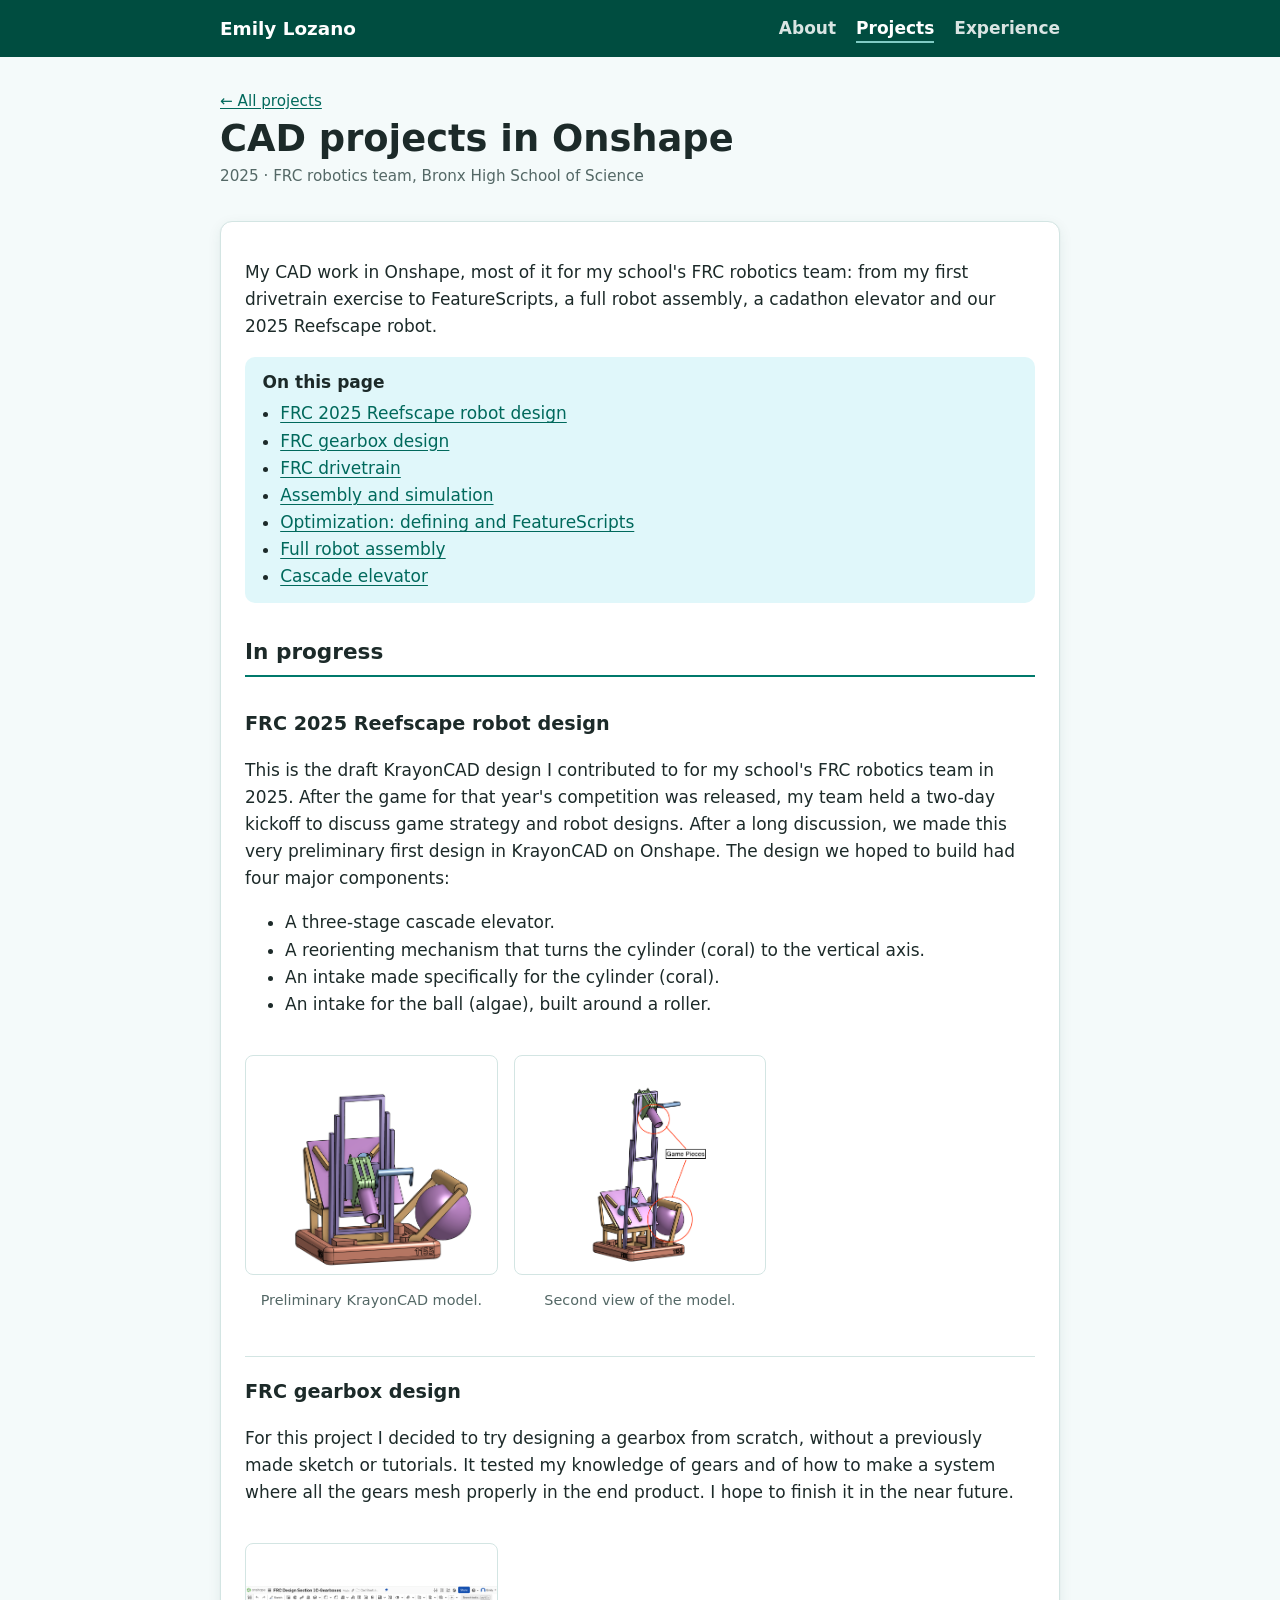
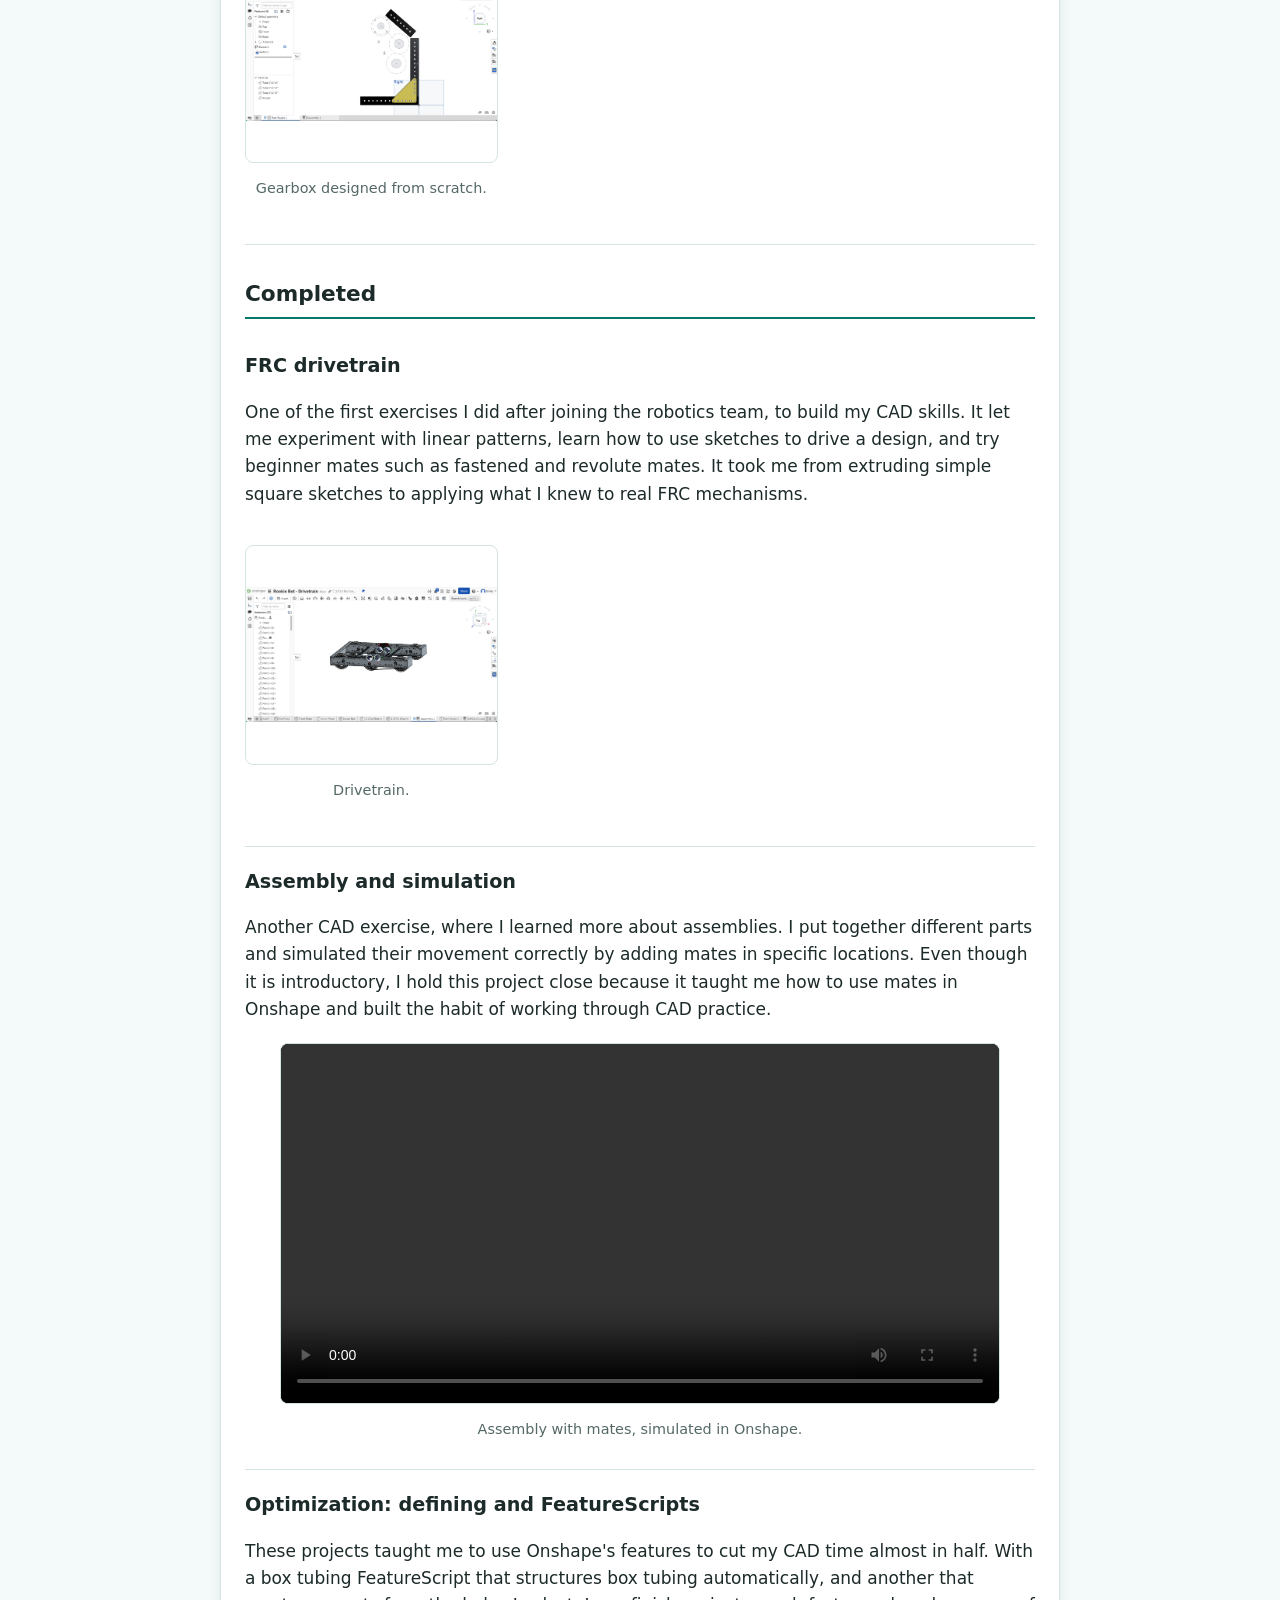
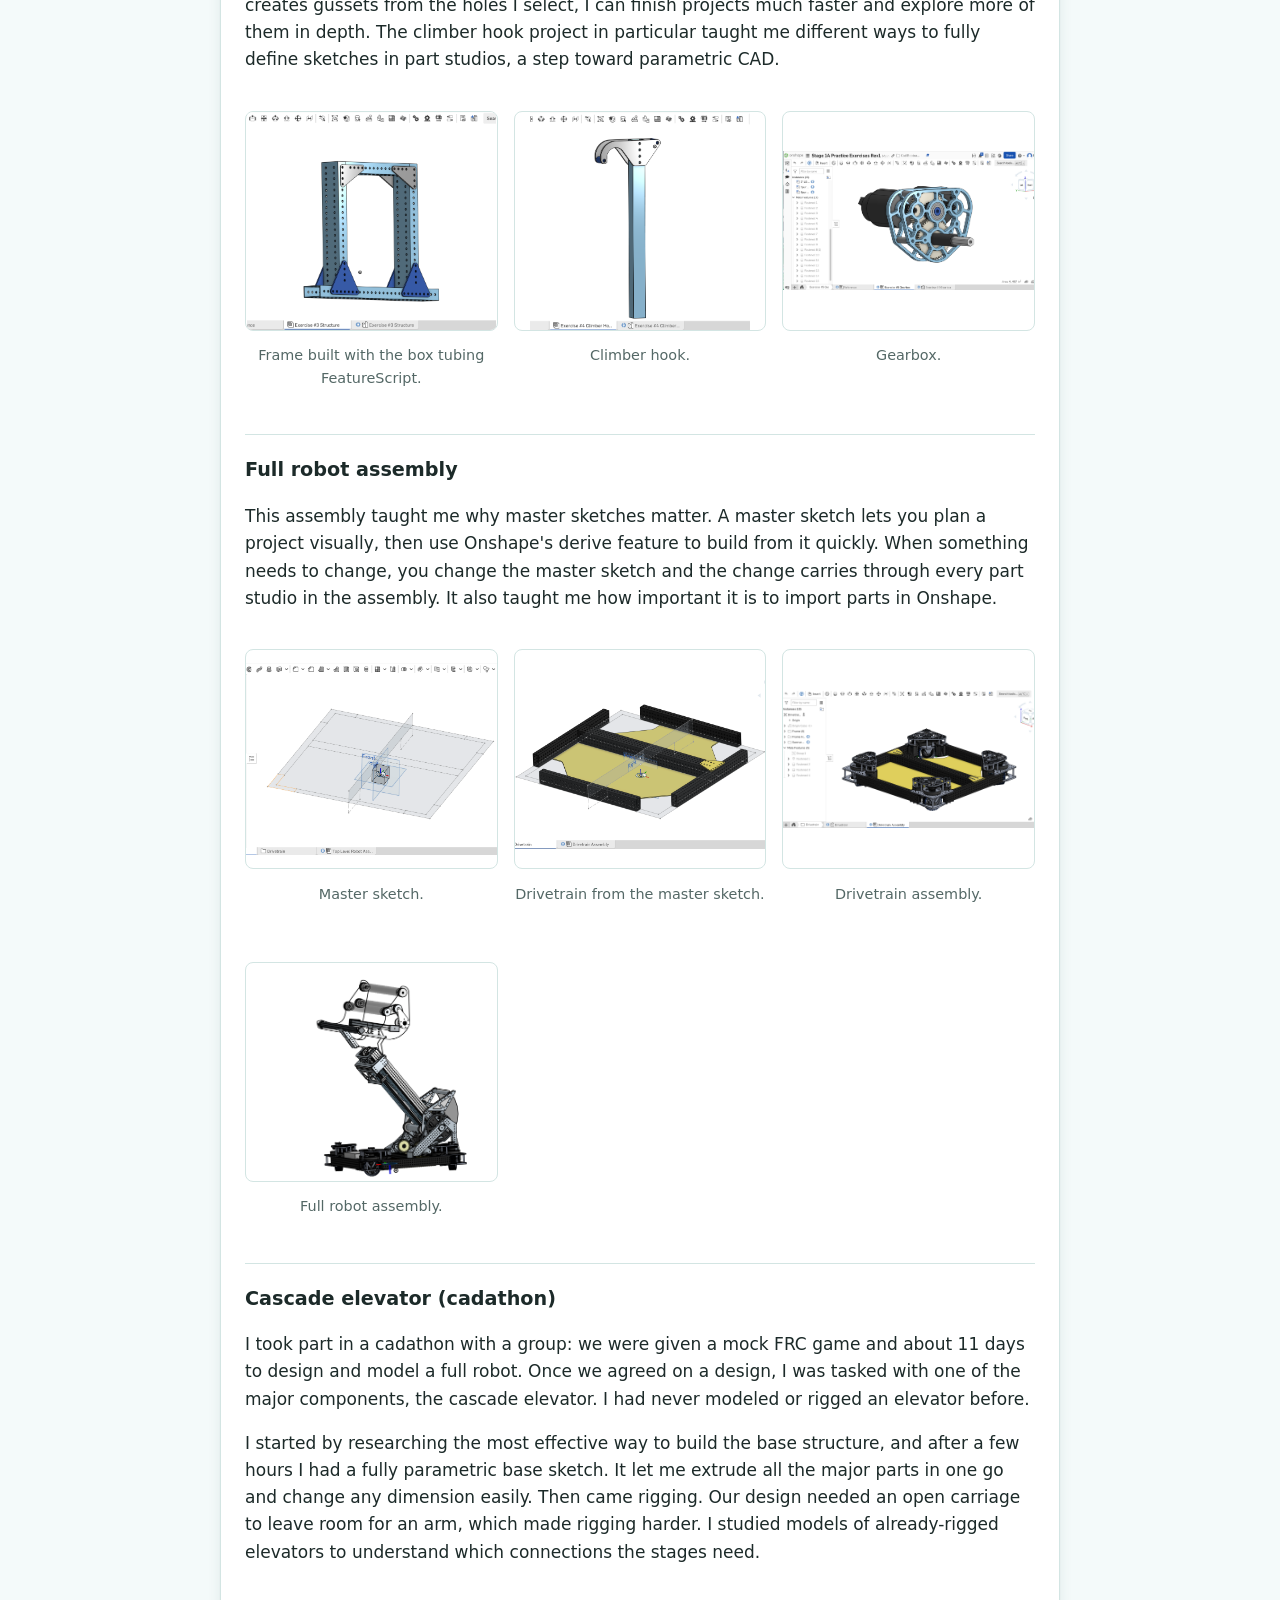
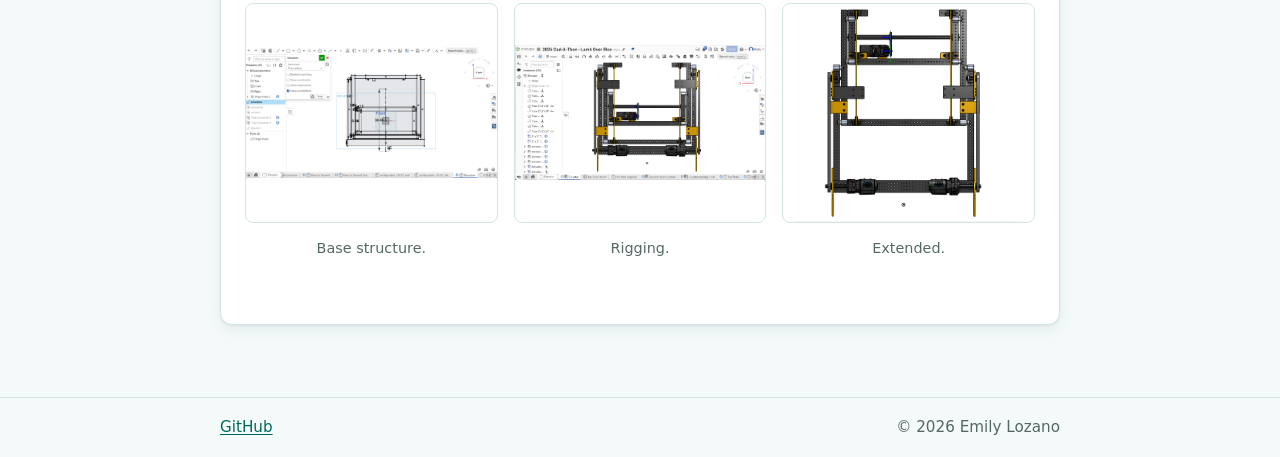
==== projects/cad-projects.html @ a92cf487 "Combine all CAD work into one CAD projects page; RetroGame details - New projects/cad-projects.html " ====
<!doctype html>
<html lang="en">
  <head>
    <meta charset="utf-8" />
    <meta name="viewport" content="width=device-width, initial-scale=1" />
    <title>CAD projects · Emily Lozano</title>
    <link rel="stylesheet" href="../assets/css/style.css" />
    <script src="../assets/js/data.js" defer></script>
    <script src="../assets/js/site.js" defer></script>
  </head>
  <body data-page="projects" data-base="../" data-project="cad-projects">
    <a class="skip-link" href="#main">Skip to content</a>
    <header id="site-header"></header>

    <main id="main" class="wrap">
      <div class="project-header" id="project-header"></div>

      <article class="project-body">
        <p>
          My CAD work in Onshape, most of it for my school's FRC robotics team: from my first drivetrain exercise to
          FeatureScripts, a full robot assembly, a cadathon elevator and our 2025 Reefscape robot.
        </p>

        <nav class="toc" aria-label="On this page">
          <p class="toc-title">On this page</p>
          <ul>
            <li><a href="#reefscape">FRC 2025 Reefscape robot design</a></li>
            <li><a href="#gearbox">FRC gearbox design</a></li>
            <li><a href="#drivetrain">FRC drivetrain</a></li>
            <li><a href="#assembly">Assembly and simulation</a></li>
            <li><a href="#optimization">Optimization: defining and FeatureScripts</a></li>
            <li><a href="#full-robot">Full robot assembly</a></li>
            <li><a href="#elevator">Cascade elevator</a></li>
          </ul>
        </nav>

        <h2 class="group-heading">In progress</h2>

        <section class="cad-item" id="reefscape">
          <h3>FRC 2025 Reefscape robot design</h3>
          <p>
            This is the draft KrayonCAD design I contributed to for my school's FRC robotics team in 2025. After the game
            for that year's competition was released, my team held a two-day kickoff to discuss game strategy and robot
            designs. After a long discussion, we made this very preliminary first design in KrayonCAD on Onshape. The
            design we hoped to build had four major components:
          </p>
          <ul>
            <li>A three-stage cascade elevator.</li>
            <li>A reorienting mechanism that turns the cylinder (coral) to the vertical axis.</li>
            <li>An intake made specifically for the cylinder (coral).</li>
            <li>An intake for the ball (algae), built around a roller.</li>
          </ul>
          <div class="gallery">
            <figure>
              <img src="../assets/img/cad/reefscape-krayoncad-1.png" alt="Preliminary KrayonCAD model of the 2025 Reefscape robot" loading="lazy" />
              <figcaption>Preliminary KrayonCAD model.</figcaption>
            </figure>
            <figure>
              <img src="../assets/img/cad/reefscape-krayoncad-2.png" alt="Second view of the preliminary Reefscape robot model" loading="lazy" />
              <figcaption>Second view of the model.</figcaption>
            </figure>
          </div>
        </section>

        <section class="cad-item" id="gearbox">
          <h3>FRC gearbox design</h3>
          <p>
            For this project I decided to try designing a gearbox from scratch, without a previously made sketch or
            tutorials. It tested my knowledge of gears and of how to make a system where all the gears mesh properly in the
            end product. I hope to finish it in the near future.
          </p>
          <div class="gallery">
            <figure>
              <img src="../assets/img/cad/gearbox-design.png" alt="Gearbox designed from scratch in Onshape" loading="lazy" />
              <figcaption>Gearbox designed from scratch.</figcaption>
            </figure>
          </div>
        </section>

        <h2 class="group-heading">Completed</h2>

        <section class="cad-item" id="drivetrain">
          <h3>FRC drivetrain</h3>
          <p>
            One of the first exercises I did after joining the robotics team, to build my CAD skills. It let me experiment
            with linear patterns, learn how to use sketches to drive a design, and try beginner mates such as fastened and
            revolute mates. It took me from extruding simple square sketches to applying what I knew to real FRC mechanisms.
          </p>
          <div class="gallery">
            <figure>
              <img src="../assets/img/cad/drivetrain.png" alt="FRC drivetrain modeled in Onshape" loading="lazy" />
              <figcaption>Drivetrain.</figcaption>
            </figure>
          </div>
        </section>

        <section class="cad-item" id="assembly">
          <h3>Assembly and simulation</h3>
          <p>
            Another CAD exercise, where I learned more about assemblies. I put together different parts and simulated their
            movement correctly by adding mates in specific locations. Even though it is introductory, I hold this project
            close because it taught me how to use mates in Onshape and built the habit of working through CAD practice.
          </p>
          <figure>
            <video controls preload="metadata" src="../assets/img/cad/assembly-and-simulation.mp4">
              Your browser can't play this video. <a href="../assets/img/cad/assembly-and-simulation.mp4">Download it instead.</a>
            </video>
            <figcaption>Assembly with mates, simulated in Onshape.</figcaption>
          </figure>
        </section>

        <section class="cad-item" id="optimization">
          <h3>Optimization: defining and FeatureScripts</h3>
          <p>
            These projects taught me to use Onshape's features to cut my CAD time almost in half. With a box tubing
            FeatureScript that structures box tubing automatically, and another that creates gussets from the holes I
            select, I can finish projects much faster and explore more of them in depth. The climber hook project in
            particular taught me different ways to fully define sketches in part studios, a step toward parametric CAD.
          </p>
          <div class="gallery">
            <figure>
              <img src="../assets/img/cad/box-tubing-frame.png" alt="Frame built with the box tubing FeatureScript" loading="lazy" />
              <figcaption>Frame built with the box tubing FeatureScript.</figcaption>
            </figure>
            <figure>
              <img src="../assets/img/cad/climber-hook.png" alt="Climber hook with fully defined sketches" loading="lazy" />
              <figcaption>Climber hook.</figcaption>
            </figure>
            <figure>
              <img src="../assets/img/cad/gearbox-featurescript.png" alt="Gearbox modeled using FeatureScripts" loading="lazy" />
              <figcaption>Gearbox.</figcaption>
            </figure>
          </div>
        </section>

        <section class="cad-item" id="full-robot">
          <h3>Full robot assembly</h3>
          <p>
            This assembly taught me why master sketches matter. A master sketch lets you plan a project visually, then use
            Onshape's derive feature to build from it quickly. When something needs to change, you change the master sketch
            and the change carries through every part studio in the assembly. It also taught me how important it is to
            import parts in Onshape.
          </p>
          <div class="gallery">
            <figure>
              <img src="../assets/img/cad/master-sketch.png" alt="Master sketch used to plan the robot" loading="lazy" />
              <figcaption>Master sketch.</figcaption>
            </figure>
            <figure>
              <img src="../assets/img/cad/drivetrain-two.png" alt="Drivetrain derived from the master sketch" loading="lazy" />
              <figcaption>Drivetrain from the master sketch.</figcaption>
            </figure>
            <figure>
              <img src="../assets/img/cad/drivetrain-assembly.png" alt="Drivetrain assembly" loading="lazy" />
              <figcaption>Drivetrain assembly.</figcaption>
            </figure>
            <figure>
              <img src="../assets/img/cad/full-robot-assembly.png" alt="Full robot assembly in Onshape" loading="lazy" />
              <figcaption>Full robot assembly.</figcaption>
            </figure>
          </div>
        </section>

        <section class="cad-item" id="elevator">
          <h3>Cascade elevator (cadathon)</h3>
          <p>
            I took part in a cadathon with a group: we were given a mock FRC game and about 11 days to design and model a
            full robot. Once we agreed on a design, I was tasked with one of the major components, the cascade elevator. I
            had never modeled or rigged an elevator before.
          </p>
          <p>
            I started by researching the most effective way to build the base structure, and after a few hours I had a
            fully parametric base sketch. It let me extrude all the major parts in one go and change any dimension easily.
            Then came rigging. Our design needed an open carriage to leave room for an arm, which made rigging harder. I
            studied models of already-rigged elevators to understand which connections the stages need.
          </p>
          <div class="gallery">
            <figure>
              <img src="../assets/img/cad/elevator-structure.png" alt="Cascade elevator base structure from a parametric sketch" loading="lazy" />
              <figcaption>Base structure.</figcaption>
            </figure>
            <figure>
              <img src="../assets/img/cad/elevator-rigging.png" alt="Cascade elevator rigging" loading="lazy" />
              <figcaption>Rigging.</figcaption>
            </figure>
            <figure>
              <img src="../assets/img/cad/elevator-extended.png" alt="Cascade elevator fully extended" loading="lazy" />
              <figcaption>Extended.</figcaption>
            </figure>
          </div>
        </section>
      </article>
    </main>

    <footer id="site-footer"></footer>
  </body>
</html>
---- assets/css/style.css ----
/* style.css: one stylesheet for every page.
   Colors are defined once below. Change them here to restyle the whole site.
   The teal palette comes from the first version of the site (2025). */

:root {
  --teal: #00796b;
  --teal-dark: #004d40;
  --teal-tint: #e0f7fa;
  --bg: #f4fafa;
  --surface: #ffffff;
  --text: #1c2a29;
  --muted: #546866;
  --border: #d3e5e3;
  --link: #00695c;
  --header-bg: #004d40;
  --header-text: #ffffff;
  --radius: 12px;
  --shadow: 0 1px 2px rgba(0, 0, 0, 0.06), 0 4px 14px rgba(0, 77, 64, 0.08);
  --max: 880px;
}

@media (prefers-color-scheme: dark) {
  :root {
    --teal: #4db6ac;
    --teal-tint: #12302d;
    --bg: #0e1615;
    --surface: #152120;
    --text: #e4efed;
    --muted: #9db2af;
    --border: #25403c;
    --link: #80cbc4;
    --header-bg: #0a2723;
    --shadow: none;
  }
}

*,
*::before,
*::after {
  box-sizing: border-box;
}

html {
  -webkit-text-size-adjust: 100%;
}

body {
  margin: 0;
  font-family: system-ui, -apple-system, "Segoe UI", Roboto, Arial, sans-serif;
  font-size: 1.0625rem;
  line-height: 1.6;
  color: var(--text);
  background: var(--bg);
  display: flex;
  flex-direction: column;
  min-height: 100vh;
}

main {
  flex: 1;
}

img {
  max-width: 100%;
  height: auto;
}

a {
  color: var(--link);
  text-underline-offset: 0.15em;
}

a:focus-visible {
  outline: 3px solid var(--teal);
  outline-offset: 2px;
  border-radius: 4px;
}

.wrap {
  width: 100%;
  max-width: var(--max);
  margin: 0 auto;
  padding: 0 1.25rem;
}

.skip-link {
  position: absolute;
  left: -999px;
  top: 0.5rem;
  background: var(--surface);
  padding: 0.5rem 0.75rem;
  border-radius: 6px;
  z-index: 10;
}

.skip-link:focus {
  left: 0.5rem;
}

/* ---------- header ---------- */
.site-header {
  background: var(--header-bg);
  color: var(--header-text);
  position: sticky;
  top: 0;
  z-index: 5;
}

.header-inner {
  display: flex;
  flex-wrap: wrap;
  align-items: center;
  justify-content: space-between;
  gap: 0.5rem 1.5rem;
  padding-top: 0.85rem;
  padding-bottom: 0.85rem;
}

.brand {
  color: var(--header-text);
  font-weight: 700;
  font-size: 1.15rem;
  text-decoration: none;
}

.site-header nav ul {
  list-style: none;
  margin: 0;
  padding: 0;
  display: flex;
  flex-wrap: wrap;
  gap: 0.25rem 1.25rem;
}

.site-header nav a {
  color: var(--header-text);
  text-decoration: none;
  font-weight: 600;
  opacity: 0.85;
  padding: 0.2rem 0;
  border-bottom: 2px solid transparent;
}

.site-header nav a:hover,
.site-header nav a[aria-current="page"] {
  opacity: 1;
  border-bottom-color: #80cbc4;
}

/* ---------- page sections ---------- */
.page-intro {
  padding: 2.5rem 0 1rem;
}

.page-intro h1 {
  margin: 0 0 0.25rem;
  font-size: clamp(1.8rem, 4vw, 2.4rem);
  line-height: 1.2;
}

.page-intro p {
  margin: 0;
  color: var(--muted);
}

section {
  padding: 1rem 0 1.5rem;
}

h2 {
  font-size: 1.35rem;
  margin: 0 0 0.75rem;
}

.meta {
  color: var(--muted);
  font-size: 0.95rem;
  margin: 0.1rem 0 0.5rem;
}

.todo {
  color: var(--muted);
  border: 1px dashed var(--border);
  border-radius: 8px;
  padding: 0.4rem 0.6rem;
  font-style: italic;
}

/* ---------- home: profile ---------- */
.profile {
  display: grid;
  grid-template-columns: auto 1fr;
  gap: 1.5rem;
  align-items: center;
  padding: 2.75rem 0 1.25rem;
}

.photo {
  width: 136px;
  height: 136px;
  border-radius: 50%;
  overflow: hidden;
  background: var(--teal-tint);
  border: 3px solid var(--teal);
  display: grid;
  place-items: center;
}

.photo img {
  width: 100%;
  height: 100%;
  object-fit: cover;
}

.initials {
  font-size: 2.6rem;
  font-weight: 700;
  color: var(--teal);
}

.profile h1 {
  margin: 0;
  font-size: clamp(2rem, 5vw, 2.75rem);
  line-height: 1.15;
}

.profile .tagline {
  margin: 0.35rem 0 0.9rem;
  color: var(--muted);
  font-size: 1.1rem;
}

.social-buttons {
  list-style: none;
  margin: 0;
  padding: 0;
  display: flex;
  flex-wrap: wrap;
  gap: 0.5rem;
}

.social-buttons a {
  display: inline-block;
  padding: 0.35rem 0.9rem;
  border: 1.5px solid var(--teal);
  border-radius: 999px;
  text-decoration: none;
  font-weight: 600;
  font-size: 0.95rem;
}

.social-buttons a:hover {
  background: var(--teal);
  color: #fff;
}

@media (max-width: 560px) {
  .profile {
    grid-template-columns: 1fr;
    text-align: center;
    justify-items: center;
  }
  .social-buttons {
    justify-content: center;
  }
}

/* ---------- cards (projects, experience) ---------- */
.card-list {
  list-style: none;
  margin: 0;
  padding: 0;
  display: grid;
  gap: 1rem;
}

.card {
  background: var(--surface);
  border: 1px solid var(--border);
  border-radius: var(--radius);
  box-shadow: var(--shadow);
  padding: 1.1rem 1.25rem;
}

.card h3 {
  margin: 0;
  font-size: 1.15rem;
}

.card h3 a {
  text-decoration: none;
}

.card h3 a:hover {
  text-decoration: underline;
}

.card p:last-child {
  margin-bottom: 0;
}

/* Cards with a picture: picture on the left, text on the right; stacked on phones. */
.card.has-thumb {
  display: grid;
  grid-template-columns: 140px 1fr;
  gap: 1.1rem;
  align-items: start;
}

.card-thumb img {
  width: 140px;
  height: 105px;
  object-fit: cover;
  border-radius: 8px;
  border: 1px solid var(--border);
  background: #fff;
  display: block;
}

@media (max-width: 560px) {
  .card.has-thumb {
    grid-template-columns: 1fr;
  }
  .card-thumb img {
    width: 100%;
    height: 180px;
  }
}

.project-links {
  margin-top: 0.6rem;
}

/* ---------- multi-part project pages (e.g. CAD projects) ---------- */
.toc {
  background: var(--teal-tint);
  border-radius: 10px;
  padding: 0.75rem 1.1rem;
  margin: 1rem 0 0.5rem;
}

.toc-title {
  margin: 0 0 0.25rem;
  font-weight: 700;
}

.toc ul {
  margin: 0;
  padding-left: 1.1rem;
}

.group-heading {
  margin-top: 2rem;
  padding-bottom: 0.35rem;
  border-bottom: 2px solid var(--teal);
}

.cad-item {
  padding: 1.25rem 0 0.5rem;
  border-bottom: 1px solid var(--border);
  scroll-margin-top: 4.5rem; /* keeps headings visible under the sticky header */
}

.cad-item:last-child {
  border-bottom: 0;
}

.cad-item h3 {
  margin: 0 0 0.4rem;
  font-size: 1.2rem;
}

.gallery {
  display: grid;
  grid-template-columns: repeat(auto-fill, minmax(min(220px, 100%), 1fr));
  gap: 1rem;
  margin: 1rem 0;
}

.gallery figure {
  margin: 0;
}

.project-body .gallery figure img {
  width: 100%;
  height: 220px;
  max-height: none;
  object-fit: contain;
  background: #fff;
}

.project-body video {
  width: 100%;
  max-width: 720px;
  border-radius: 8px;
  border: 1px solid var(--border);
  background: #000;
}

.more-link {
  display: inline-block;
  margin-top: 0.9rem;
  font-weight: 600;
}

/* ---------- single project page ---------- */
.project-header {
  padding: 2rem 0 0.5rem;
}

.project-header h1 {
  margin: 0.25rem 0 0.2rem;
  font-size: clamp(1.7rem, 4vw, 2.3rem);
  line-height: 1.2;
}

.back {
  margin: 0;
  font-size: 0.95rem;
}

.project-body {
  background: var(--surface);
  border: 1px solid var(--border);
  border-radius: var(--radius);
  box-shadow: var(--shadow);
  padding: 1.25rem 1.5rem;
  margin: 1rem 0 2.5rem;
}

.project-body figure {
  margin: 1.25rem 0;
  text-align: center;
}

.project-body figure img {
  max-height: 520px;
  width: auto;
  border-radius: 8px;
  border: 1px solid var(--border);
}

.project-body figcaption {
  color: var(--muted);
  font-size: 0.9rem;
  margin-top: 0.35rem;
}

/* ---------- footer ---------- */
.site-footer {
  border-top: 1px solid var(--border);
  margin-top: 2rem;
  font-size: 0.95rem;
  color: var(--muted);
}

.footer-inner {
  display: flex;
  flex-wrap: wrap;
  justify-content: space-between;
  align-items: center;
  gap: 0.5rem 1.5rem;
  padding-top: 1.1rem;
  padding-bottom: 1.1rem;
}

.footer-inner p {
  margin: 0;
}

.social-links {
  list-style: none;
  margin: 0;
  padding: 0;
  display: flex;
  flex-wrap: wrap;
  gap: 1rem;
}
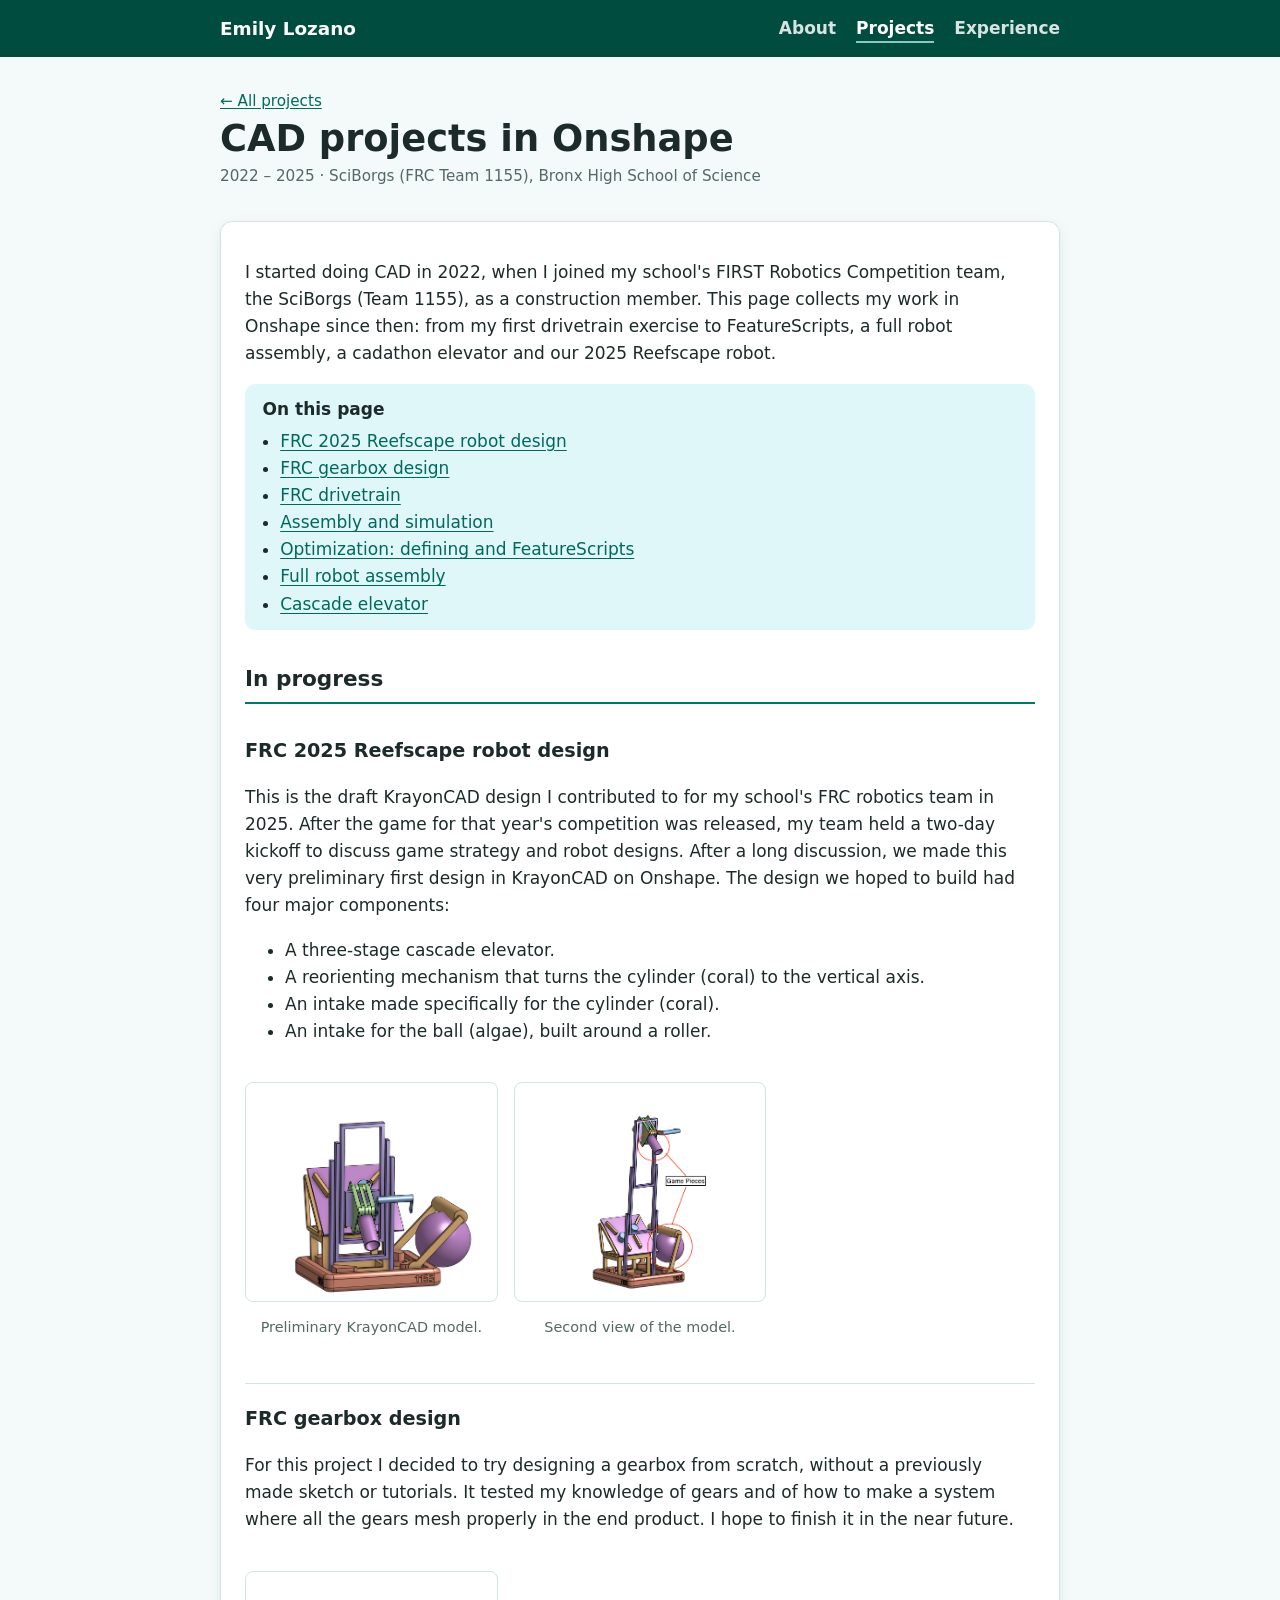
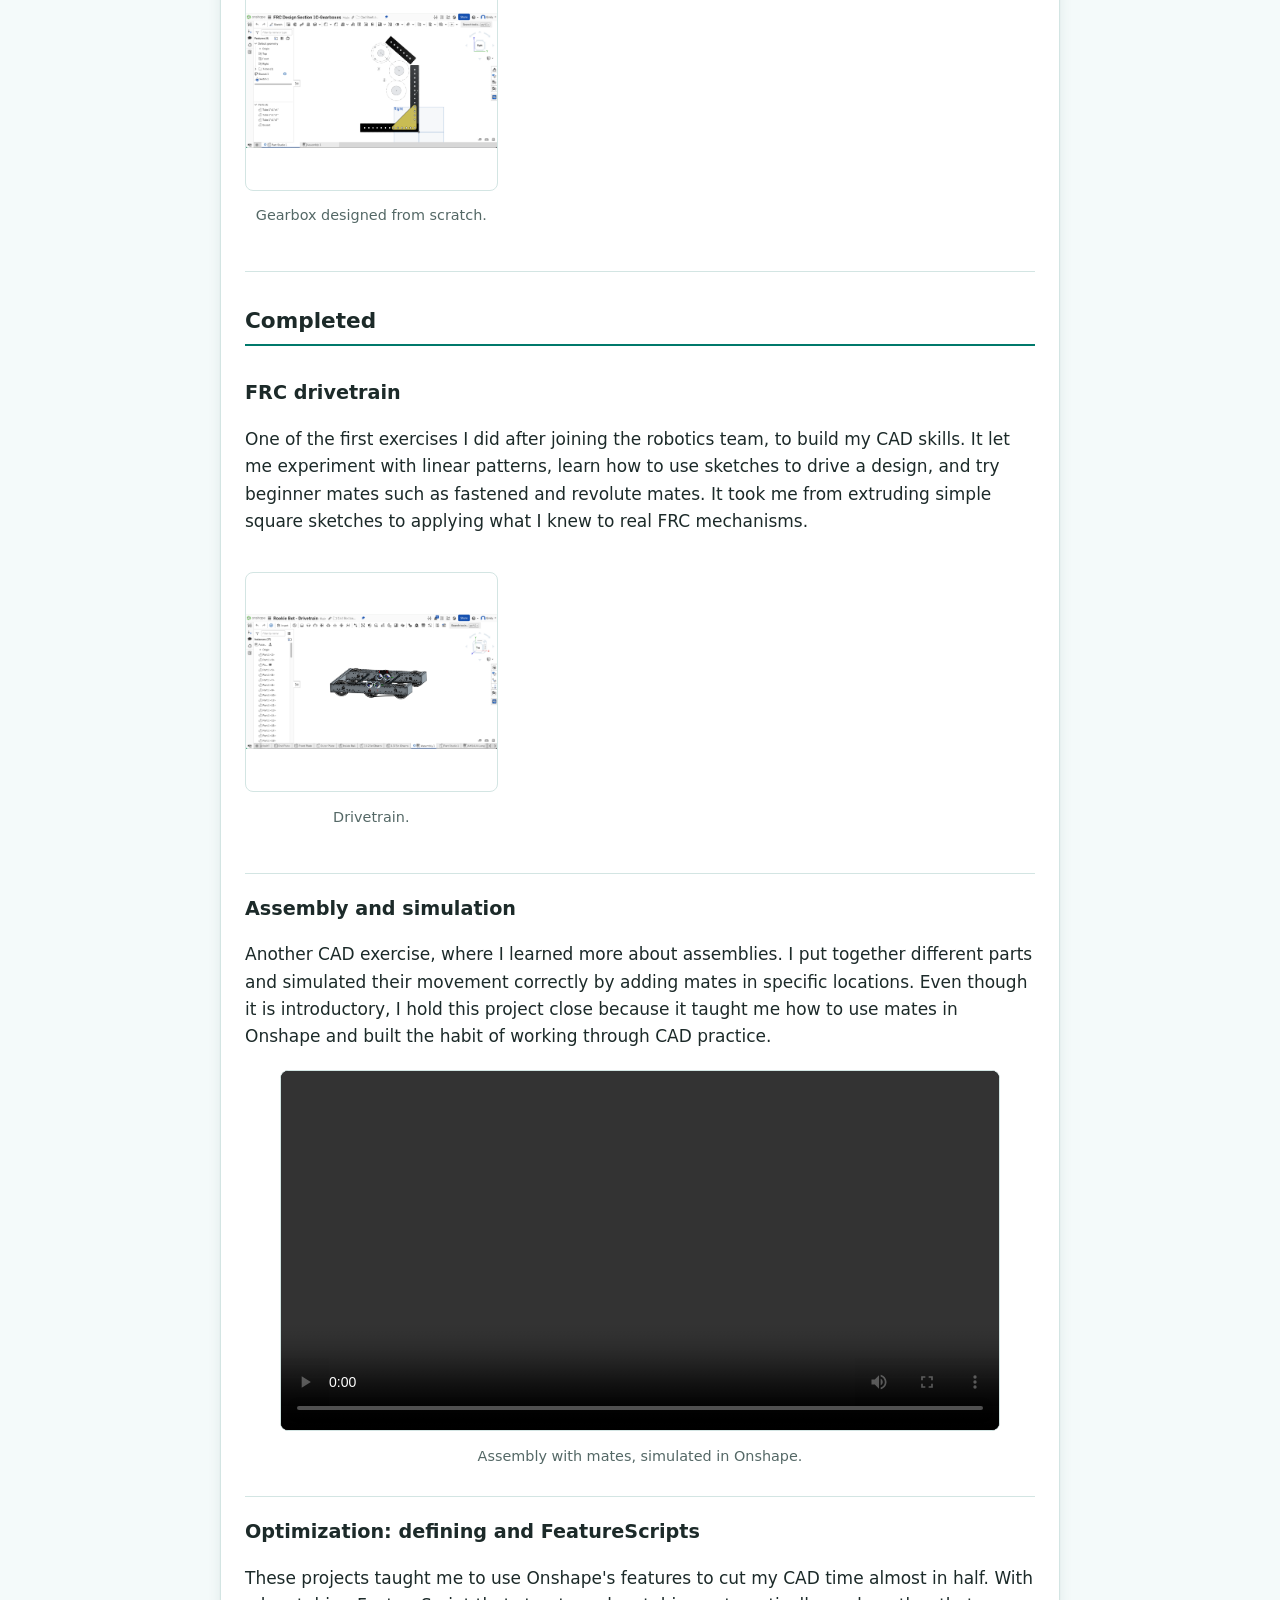
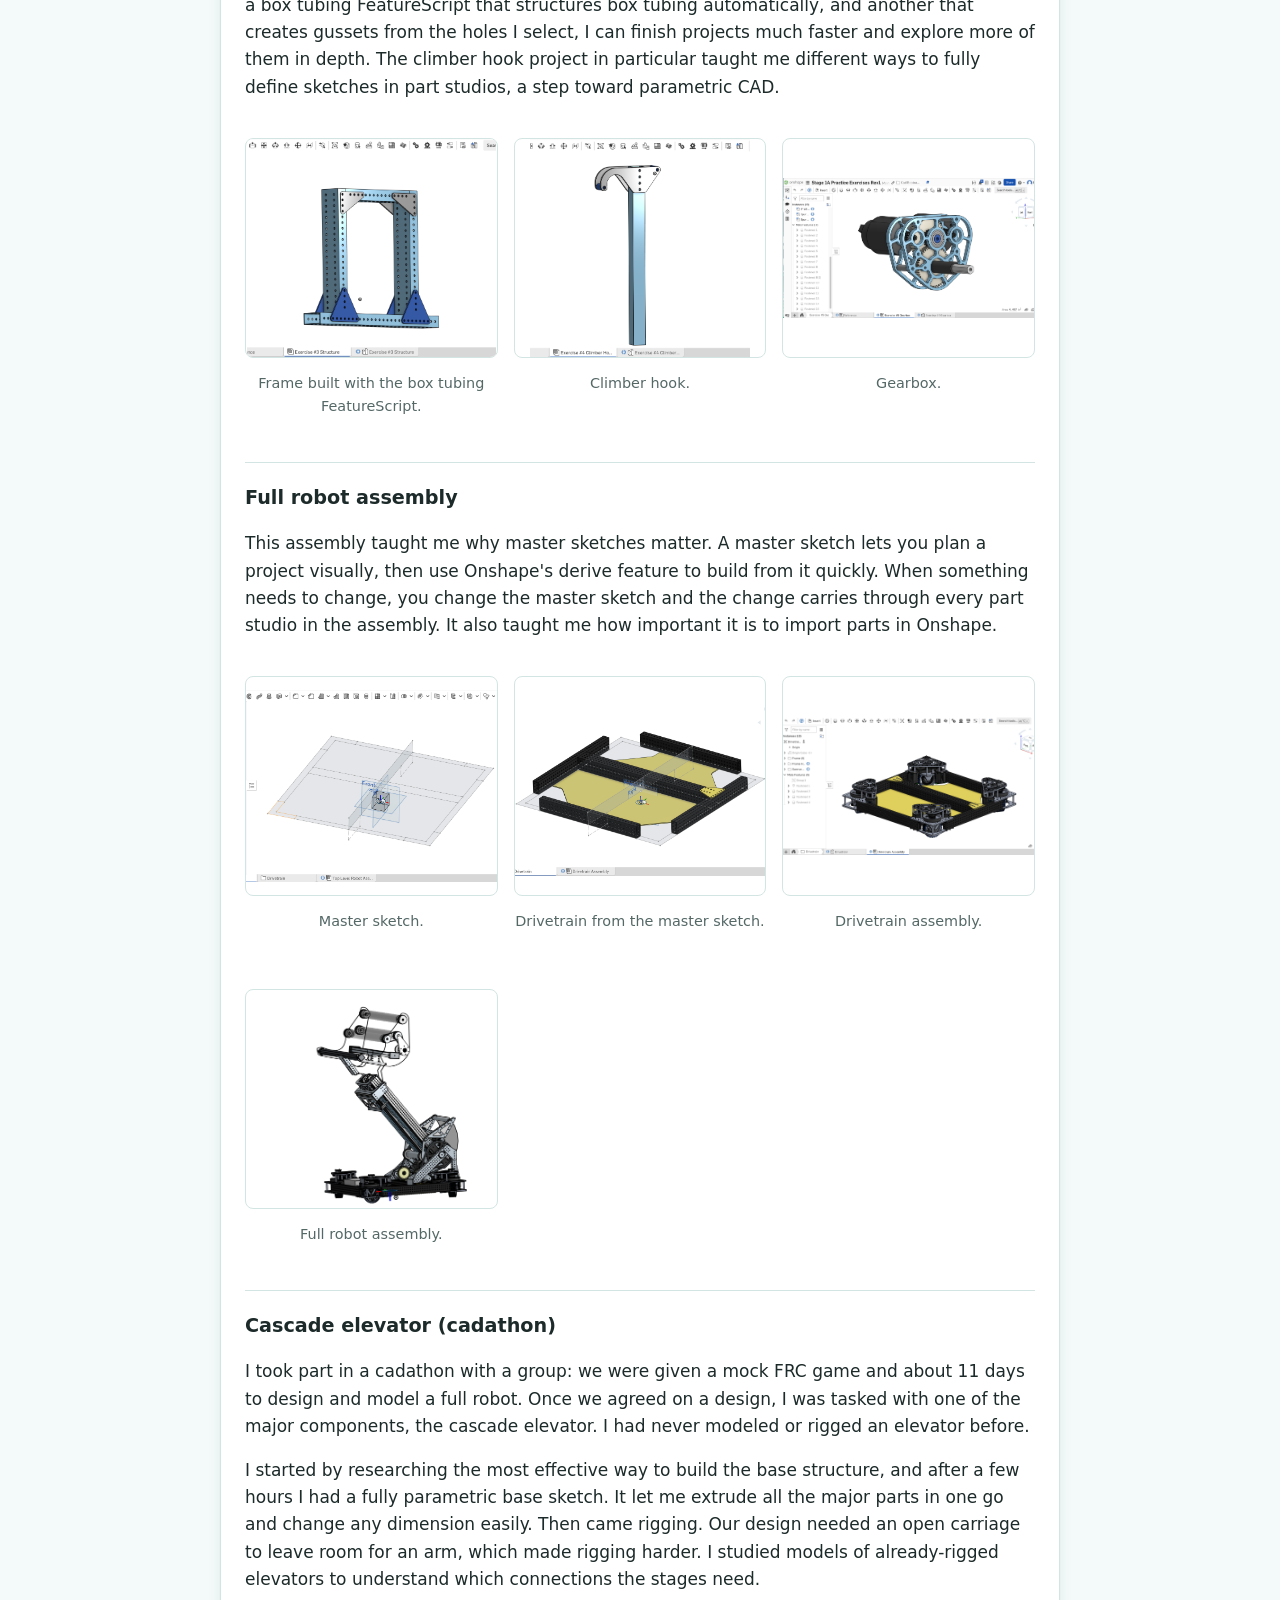
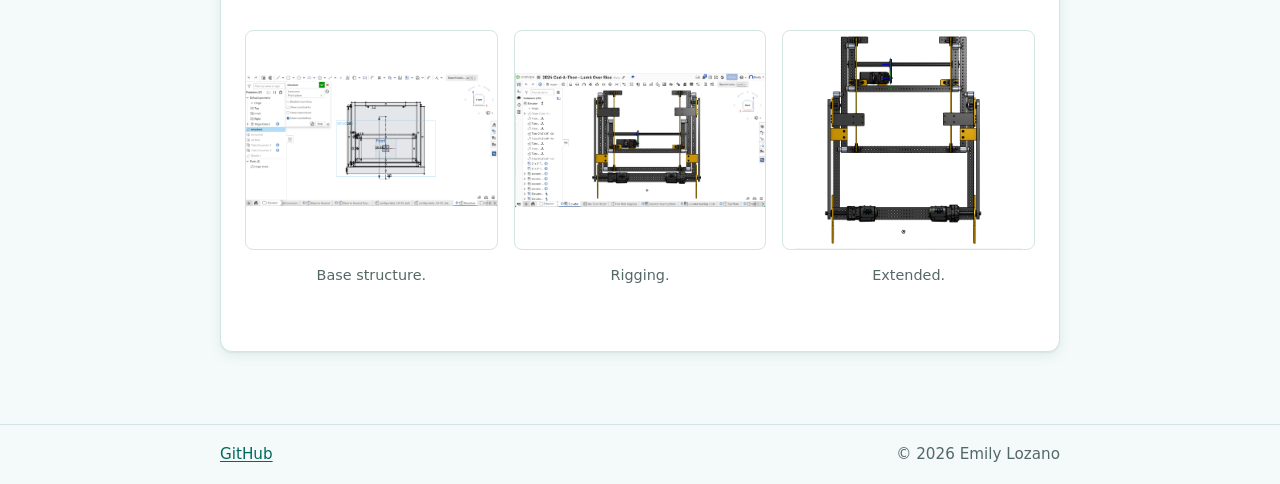
==== commit 74179647: "CAD projects 2022-2025 with SciBorgs (FRC 1155); add team experience - CAD projects: timeframe 2022-" ====
--- a/projects/cad-projects.html
+++ b/projects/cad-projects.html
@@ -17,7 +17,8 @@
 
       <article class="project-body">
         <p>
-          My CAD work in Onshape, most of it for my school's FRC robotics team: from my first drivetrain exercise to
+          I started doing CAD in 2022, when I joined my school's FIRST Robotics Competition team, the SciBorgs (Team 1155),
+          as a construction member. This page collects my work in Onshape since then: from my first drivetrain exercise to
           FeatureScripts, a full robot assembly, a cadathon elevator and our 2025 Reefscape robot.
         </p>
 
